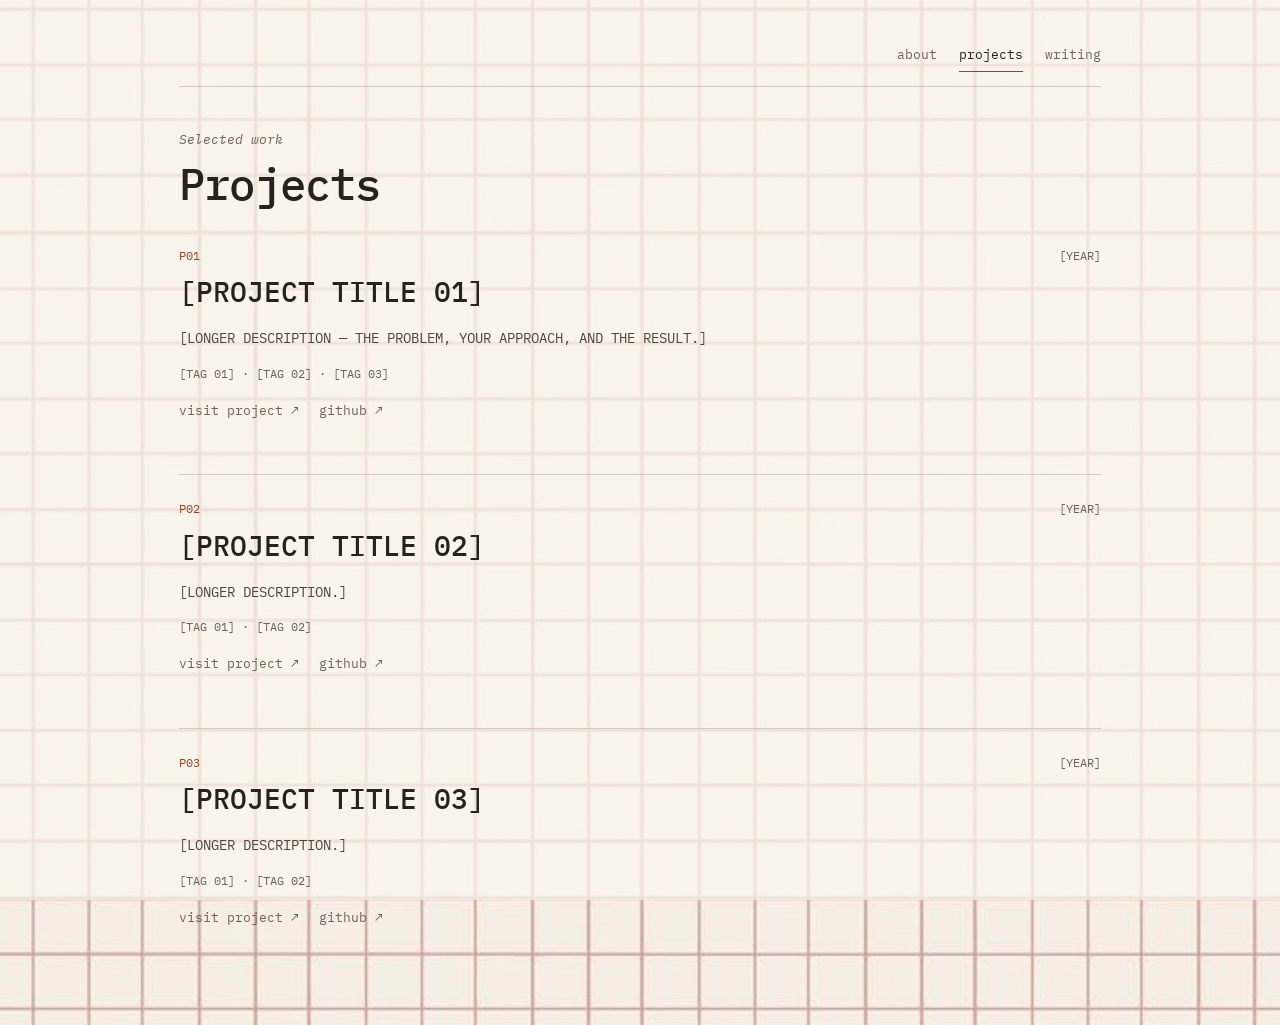
==== docs/projects.html @ 0b9be1f4 "Split projects and writing into pages with right-side media" ====
<!doctype html>
<html lang="en">
<head>
  <meta charset="utf-8">
  <meta name="viewport" content="width=device-width, initial-scale=1">
  <title>Projects — Om Sontakke</title>
  <meta name="description" content="">
  <meta name="theme-color" content="#f6f0e6">
  <link rel="preconnect" href="https://fonts.googleapis.com">
  <link rel="preconnect" href="https://fonts.gstatic.com" crossorigin>
  <link href="https://fonts.googleapis.com/css2?family=IBM+Plex+Mono:ital,wght@0,400;0,500;0,600;1,400&display=swap" rel="stylesheet">
  <link rel="stylesheet" href="styles.css">
  <link rel="icon" href="assets/favicon.svg" type="image/svg+xml">
</head>
<body data-page="projects">
  <a class="skip" href="#main">Skip to content</a>

  <div class="page">
    <header class="topbar">
      <nav id="nav" aria-label="Sections"></nav>
    </header>

    <main id="main">
      <header class="page-head">
        <p class="page-kicker">Selected work</p>
        <h1>Projects</h1>
      </header>

      <div class="project-list" id="projects-list"></div>
    </main>
  </div>

  <noscript><p class="page">This site needs JavaScript to show its content.</p></noscript>
  <script src="content.js"></script>
  <script src="main.js"></script>
</body>
</html>
---- docs/styles.css ----
:root {
  --bg: #f6f0e6;
  --ink: #26231f;
  --soft: #4a443d;
  --muted: #6b6258;
  --rule: rgba(38, 35, 31, 0.18);
  --accent: #9c4423;
  --veil: rgba(250, 246, 238, 0.74);
  --mono: "IBM Plex Mono", ui-monospace, SFMono-Regular, Menlo, Monaco, Consolas, monospace;
  color-scheme: light;
}

* { box-sizing: border-box; margin: 0; padding: 0; }

html {
  scroll-behavior: smooth;
  scroll-padding-top: 36px;
  background-color: var(--bg);
  color: var(--ink);
}

body {
  font: 400 13.5px/1.75 var(--mono);
  min-height: 100vh;
  background-color: var(--bg);
  background-image:
    linear-gradient(var(--veil), var(--veil)),
    url("assets/grid-bg.jpg");
  background-size: cover, cover;
  background-position: center, center;
  background-repeat: no-repeat, no-repeat;
  background-attachment: fixed, fixed;
  -webkit-font-smoothing: antialiased;
  padding: 44px 24px 96px;
}

.page {
  width: 100%;
  max-width: 1180px;
  margin: 0 auto;
}

@media (min-width: 900px) {
  .page {
    width: 72vw;
  }
}

a {
  color: var(--accent);
  text-decoration: none;
}

a:hover {
  text-decoration: underline;
  text-underline-offset: 4px;
}

button {
  font: inherit;
  color: inherit;
  background: none;
  border: none;
  cursor: pointer;
}

ul { list-style: none; }

.skip {
  position: fixed;
  left: 12px;
  top: -50px;
  background: var(--ink);
  color: var(--bg);
  padding: 6px 12px;
  font-size: 12px;
  z-index: 50;
}
.skip:focus { top: 12px; }

/* Top Navigation */
.topbar {
  padding-bottom: 14px;
  border-bottom: 1px solid var(--rule);
  margin-bottom: 42px;
}

#nav {
  display: flex;
  flex-wrap: wrap;
  justify-content: flex-end;
  gap: 8px 22px;
}

#nav a {
  font-size: 13px;
  color: var(--muted);
  text-transform: lowercase;
  padding-bottom: 4px;
  transition: color 0.15s;
}

#nav a.active {
  color: var(--ink);
  border-bottom: 1.5px solid var(--accent);
}

#nav a:hover {
  color: var(--ink);
  text-decoration: none;
}

/* Single-column editorial flow */
.row {
  display: block;
}

.row + .row,
section.row {
  margin-top: 44px;
}

.section-label {
  display: flex;
  align-items: center;
  gap: 14px;
  margin-bottom: 16px;
  font-size: 13px;
  font-style: italic;
  font-weight: 400;
  color: var(--muted);
}

.section-label::after {
  content: "";
  flex: 1;
  height: 1px;
  background: var(--rule);
}

.col-left {
  font-style: italic;
  font-size: 13px;
  color: var(--muted);
  padding-top: 2px;
}

/* Hero */
.hero {
  margin-top: 0;
}

.portrait {
  width: 145px;
  height: 185px;
  object-fit: cover;
  display: block;
  border: 1px solid var(--rule);
}

.portrait[hidden] {
  display: none;
}

.hero-lead {
  font-size: 17.5px;
  font-weight: 400;
  line-height: 1.58;
  color: var(--ink);
  letter-spacing: -0.01em;
}

.hero-sub {
  margin-top: 16px;
  font-size: 13px;
  line-height: 1.7;
  color: var(--muted);
}

.hero-sub:empty {
  display: none;
}

/* Prose & Facts */
.prose p {
  color: var(--ink);
}

.prose p + p {
  margin-top: 14px;
}

.facts {
  margin-top: 18px;
  display: flex;
  flex-direction: column;
  gap: 6px;
  font-size: 13px;
}

.facts li strong {
  font-weight: 600;
  color: var(--ink);
}

/* Optional portrait under the About text */
.about-photo {
  margin-top: 28px;
}

.about-photo img {
  display: block;
  width: 100%;
  max-width: 340px;
  height: auto;
  border: 1px solid var(--rule);
}

.about-photo figcaption {
  max-width: 340px;
  margin-top: 8px;
  font-size: 11.5px;
  font-style: italic;
  color: var(--muted);
}

/* Entries (Projects, Writing, Experience) */
.entry-list {
  display: flex;
  flex-direction: column;
  gap: 22px;
}

.entry-title {
  font-size: 14px;
  font-weight: 500;
  color: var(--accent);
  text-align: left;
  line-height: 1.5;
}

button.entry-title:hover,
a.entry-title:hover {
  text-decoration: underline;
  text-underline-offset: 4px;
}

.entry-desc {
  margin-top: 3px;
  font-size: 13px;
  color: var(--soft);
  line-height: 1.65;
}

.entry-meta {
  margin-top: 4px;
  font-size: 11.5px;
  color: var(--muted);
}

/* Skills */
.skill-lines {
  display: flex;
  flex-direction: column;
  gap: 12px;
  font-size: 13.5px;
  color: var(--ink);
}

.skill-lines strong {
  font-weight: 600;
}

/* Inline Links (Elsewhere / Contact) */
.inline-links {
  display: flex;
  flex-wrap: wrap;
  align-items: center;
  gap: 6px 10px;
  font-size: 13.5px;
}

.inline-links a {
  color: var(--accent);
  border-bottom: 1px solid rgba(242, 132, 92, 0.45);
  padding-bottom: 1px;
}

.inline-links a:hover {
  text-decoration: none;
  border-bottom-color: var(--accent);
}

.sep {
  color: var(--muted);
  user-select: none;
}

.pending {
  color: var(--muted);
}

/* About page typography */
body[data-page="about"] {
  font-size: 15px;
}

body[data-page="about"] #nav a {
  font-size: 14px;
}

body[data-page="about"] .hero-lead {
  font-size: clamp(24px, 2.2vw, 32px);
}

body[data-page="about"] .hero-sub {
  font-size: 16px;
}

body[data-page="about"] .section-label {
  font-size: 14px;
}

body[data-page="about"] .prose p {
  font-size: 16.5px;
  line-height: 1.8;
}

body[data-page="about"] .facts {
  font-size: 15.5px;
}

/* Inner page headings */
.page-head {
  margin-bottom: 38px;
}

.page-kicker {
  margin-bottom: 8px;
  font-size: 13px;
  font-style: italic;
  color: var(--muted);
}

.page-head h1 {
  font-size: clamp(28px, 4vw, 44px);
  font-weight: 500;
  line-height: 1.1;
  letter-spacing: -0.02em;
}

.empty {
  color: var(--muted);
  font-style: italic;
}

/* Projects page */
.project-list {
  display: flex;
  flex-direction: column;
  gap: 52px;
}

.project {
  padding-top: 24px;
  border-top: 1px solid var(--rule);
}

.project:first-child {
  padding-top: 0;
  border-top: 0;
}

.project-top {
  display: flex;
  justify-content: space-between;
  gap: 20px;
  margin-bottom: 8px;
  font-size: 11.5px;
  color: var(--muted);
}

.project-index {
  color: var(--accent);
}

.project-title {
  margin-bottom: 18px;
  font-size: clamp(20px, 2.6vw, 28px);
  font-weight: 500;
  line-height: 1.25;
}

.project-media {
  display: grid;
  grid-template-columns: 1fr;
  gap: 10px;
  margin-bottom: 0;
}

.project.has-media .project-body {
  display: grid;
  grid-template-columns: minmax(0, 1fr) minmax(280px, 0.82fr);
  gap: clamp(24px, 3vw, 40px);
  align-items: start;
}

.project-body {
  display: block;
}

.project-copy {
  min-width: 0;
}

.project-media-wrap {
  min-width: 0;
}

.project-media img,
.project-media video {
  display: block;
  width: 100%;
  height: auto;
  max-height: 520px;
  object-fit: contain;
  background: rgba(38, 35, 31, 0.05);
  border: 1px solid var(--rule);
}

.project-caption {
  margin-top: 8px;
  margin-bottom: 0;
  font-size: 11.5px;
  font-style: italic;
  color: var(--muted);
}

.project-desc {
  max-width: 82ch;
  margin-bottom: 12px;
  color: var(--soft);
}

.project-tags {
  margin-bottom: 16px;
  font-size: 12px;
  color: var(--muted);
}

.project-links {
  display: flex;
  flex-wrap: wrap;
  gap: 20px;
  font-size: 13px;
}

/* Writing page */
#writing-list .entry + .entry {
  padding-top: 18px;
  border-top: 1px solid var(--rule);
}

#writing-list .entry-title {
  font-size: 17px;
}

@media (max-width: 900px) {
  .project.has-media .project-body {
    grid-template-columns: 1fr;
  }
}

@media (max-width: 680px) {
  body { padding: 28px 18px 64px; }
  .row {
    gap: 10px;
  }
  .row + .row,
  section.row {
    margin-top: 34px;
  }
  .portrait {
    width: 120px;
    height: 150px;
    margin-bottom: 10px;
  }
  .project-list {
    gap: 40px;
  }
  .project-media {
    grid-template-columns: 1fr;
  }
}
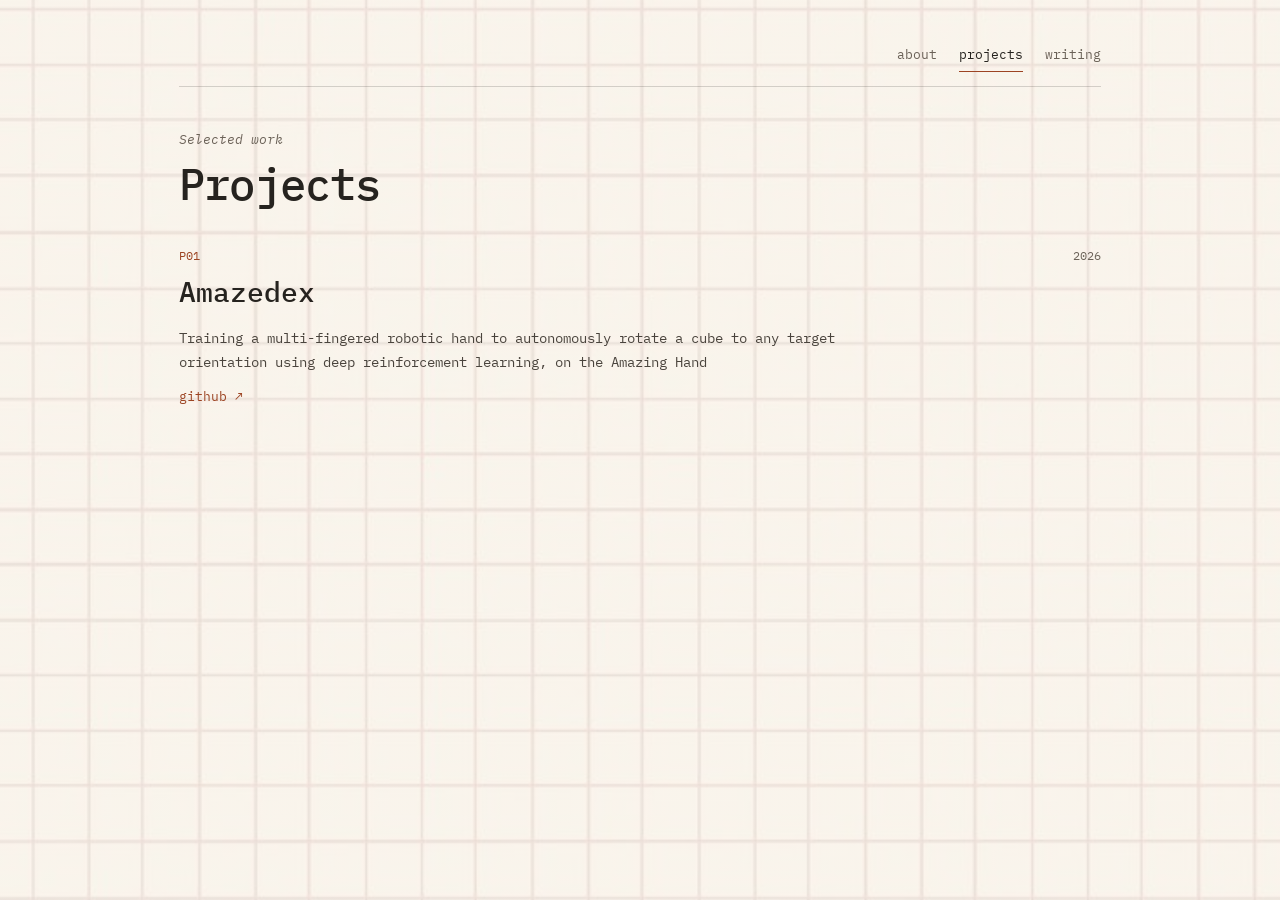
==== commit 4b57f243: "Bust script cache on page loads" ====
--- a/docs/projects.html
+++ b/docs/projects.html
@@ -31,7 +31,7 @@
   </div>
 
   <noscript><p class="page">This site needs JavaScript to show its content.</p></noscript>
-  <script src="content.js"></script>
-  <script src="main.js"></script>
+  <script src="content.js?v=3"></script>
+  <script src="main.js?v=3"></script>
 </body>
 </html>
--- a/docs/styles.css
+++ b/docs/styles.css
@@ -203,6 +203,38 @@
   color: var(--ink);
 }
 
+/* Connect links at the end of About */
+.about-connect {
+  display: flex;
+  flex-wrap: wrap;
+  gap: 8px 24px;
+  margin-top: 28px;
+  padding-top: 16px;
+  border-top: 1px solid var(--rule);
+  font-size: 13px;
+}
+
+.about-connect[hidden] {
+  display: none;
+}
+
+.about-connect .connect-link {
+  color: var(--soft);
+  text-decoration: none;
+  border-bottom: 1px solid transparent;
+  transition: color 0.15s, border-color 0.15s;
+}
+
+.about-connect a.connect-link:hover {
+  color: var(--accent);
+  border-bottom-color: var(--accent);
+}
+
+.about-connect .connect-link.pending {
+  color: var(--muted);
+  font-style: italic;
+}
+
 /* Optional portrait under the About text */
 .about-photo {
   margin-top: 28px;
@@ -328,6 +360,10 @@
 
 body[data-page="about"] .facts {
   font-size: 15.5px;
+}
+
+body[data-page="about"] .about-connect {
+  font-size: 15px;
 }
 
 /* Inner page headings */
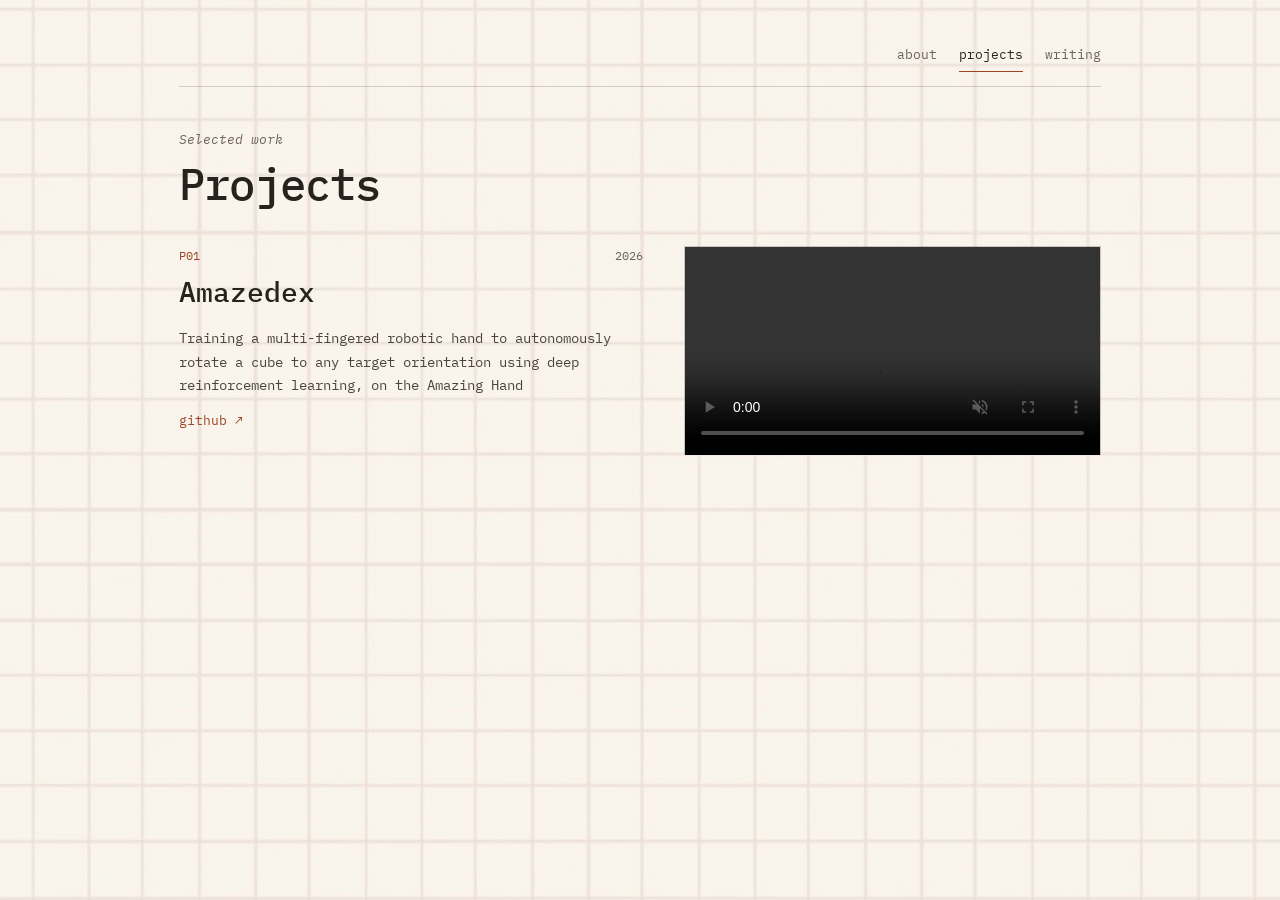
==== commit 544c65bc: "Align project media beside text across full entry" ====
--- a/docs/projects.html
+++ b/docs/projects.html
@@ -9,7 +9,7 @@
   <link rel="preconnect" href="https://fonts.googleapis.com">
   <link rel="preconnect" href="https://fonts.gstatic.com" crossorigin>
   <link href="https://fonts.googleapis.com/css2?family=IBM+Plex+Mono:ital,wght@0,400;0,500;0,600;1,400&display=swap" rel="stylesheet">
-  <link rel="stylesheet" href="styles.css">
+  <link rel="stylesheet" href="styles.css?v=4">
   <link rel="icon" href="assets/favicon.svg" type="image/svg+xml">
 </head>
 <body data-page="projects">
@@ -31,7 +31,7 @@
   </div>
 
   <noscript><p class="page">This site needs JavaScript to show its content.</p></noscript>
-  <script src="content.js?v=3"></script>
-  <script src="main.js?v=3"></script>
+  <script src="content.js?v=4"></script>
+  <script src="main.js?v=4"></script>
 </body>
 </html>
--- a/docs/styles.css
+++ b/docs/styles.css
@@ -436,8 +436,8 @@
 
 .project.has-media .project-body {
   display: grid;
-  grid-template-columns: minmax(0, 1fr) minmax(280px, 0.82fr);
-  gap: clamp(24px, 3vw, 40px);
+  grid-template-columns: minmax(0, 1fr) minmax(300px, 0.9fr);
+  gap: clamp(24px, 3.2vw, 48px);
   align-items: start;
 }
 
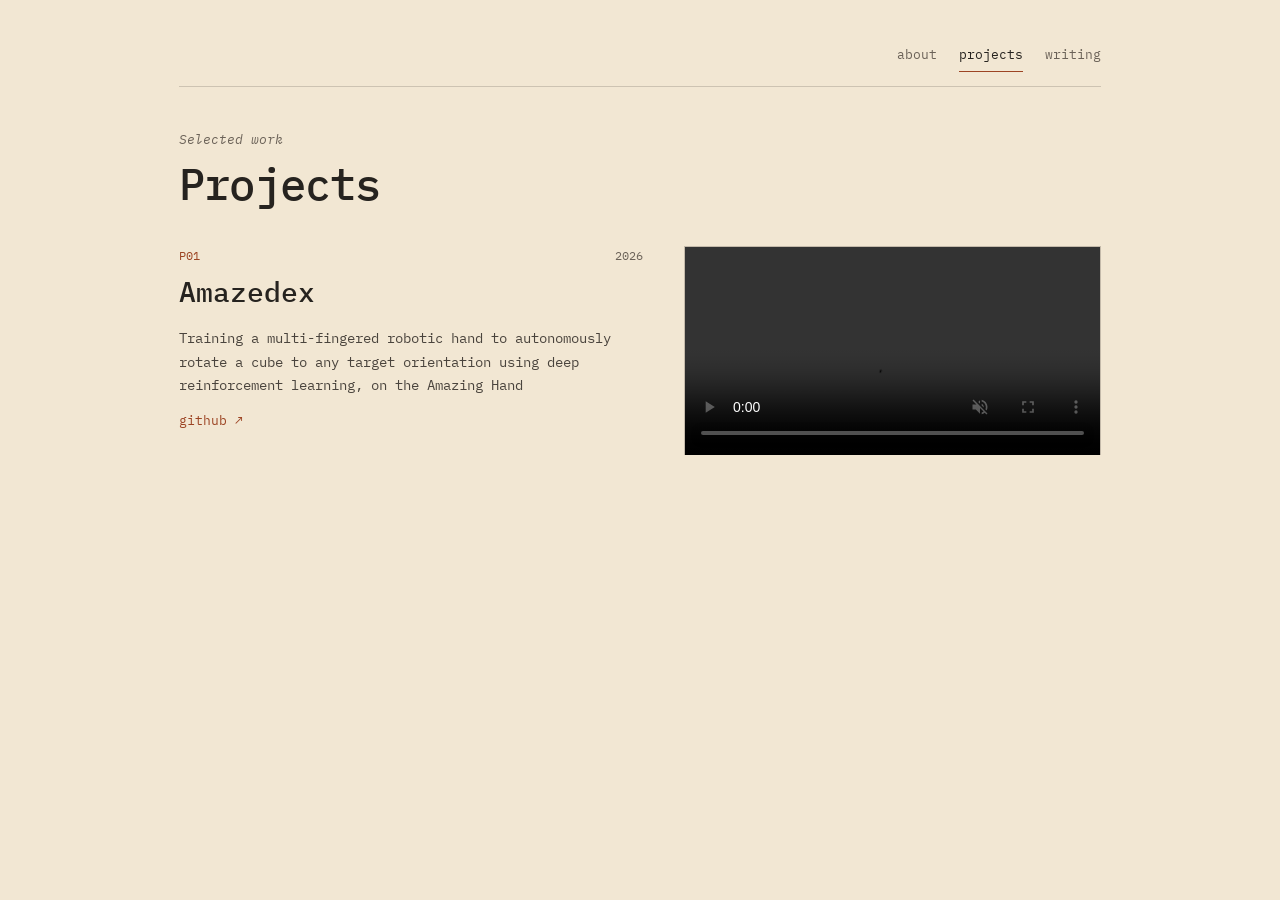
==== commit 56b25c6e: "Use solid beige background instead of grid paper" ====
--- a/docs/projects.html
+++ b/docs/projects.html
@@ -5,11 +5,11 @@
   <meta name="viewport" content="width=device-width, initial-scale=1">
   <title>Projects — Om Sontakke</title>
   <meta name="description" content="">
-  <meta name="theme-color" content="#f6f0e6">
+  <meta name="theme-color" content="#f2e7d3">
   <link rel="preconnect" href="https://fonts.googleapis.com">
   <link rel="preconnect" href="https://fonts.gstatic.com" crossorigin>
   <link href="https://fonts.googleapis.com/css2?family=IBM+Plex+Mono:ital,wght@0,400;0,500;0,600;1,400&display=swap" rel="stylesheet">
-  <link rel="stylesheet" href="styles.css?v=4">
+  <link rel="stylesheet" href="styles.css?v=5">
   <link rel="icon" href="assets/favicon.svg" type="image/svg+xml">
 </head>
 <body data-page="projects">
@@ -31,7 +31,7 @@
   </div>
 
   <noscript><p class="page">This site needs JavaScript to show its content.</p></noscript>
-  <script src="content.js?v=4"></script>
-  <script src="main.js?v=4"></script>
+  <script src="content.js?v=5"></script>
+  <script src="main.js?v=5"></script>
 </body>
 </html>
--- a/docs/styles.css
+++ b/docs/styles.css
@@ -1,5 +1,5 @@
 :root {
-  --bg: #f6f0e6;
+  --bg: #f2e7d3;
   --ink: #26231f;
   --soft: #4a443d;
   --muted: #6b6258;
@@ -23,13 +23,6 @@
   font: 400 13.5px/1.75 var(--mono);
   min-height: 100vh;
   background-color: var(--bg);
-  background-image:
-    linear-gradient(var(--veil), var(--veil)),
-    url("assets/grid-bg.jpg");
-  background-size: cover, cover;
-  background-position: center, center;
-  background-repeat: no-repeat, no-repeat;
-  background-attachment: fixed, fixed;
   -webkit-font-smoothing: antialiased;
   padding: 44px 24px 96px;
 }
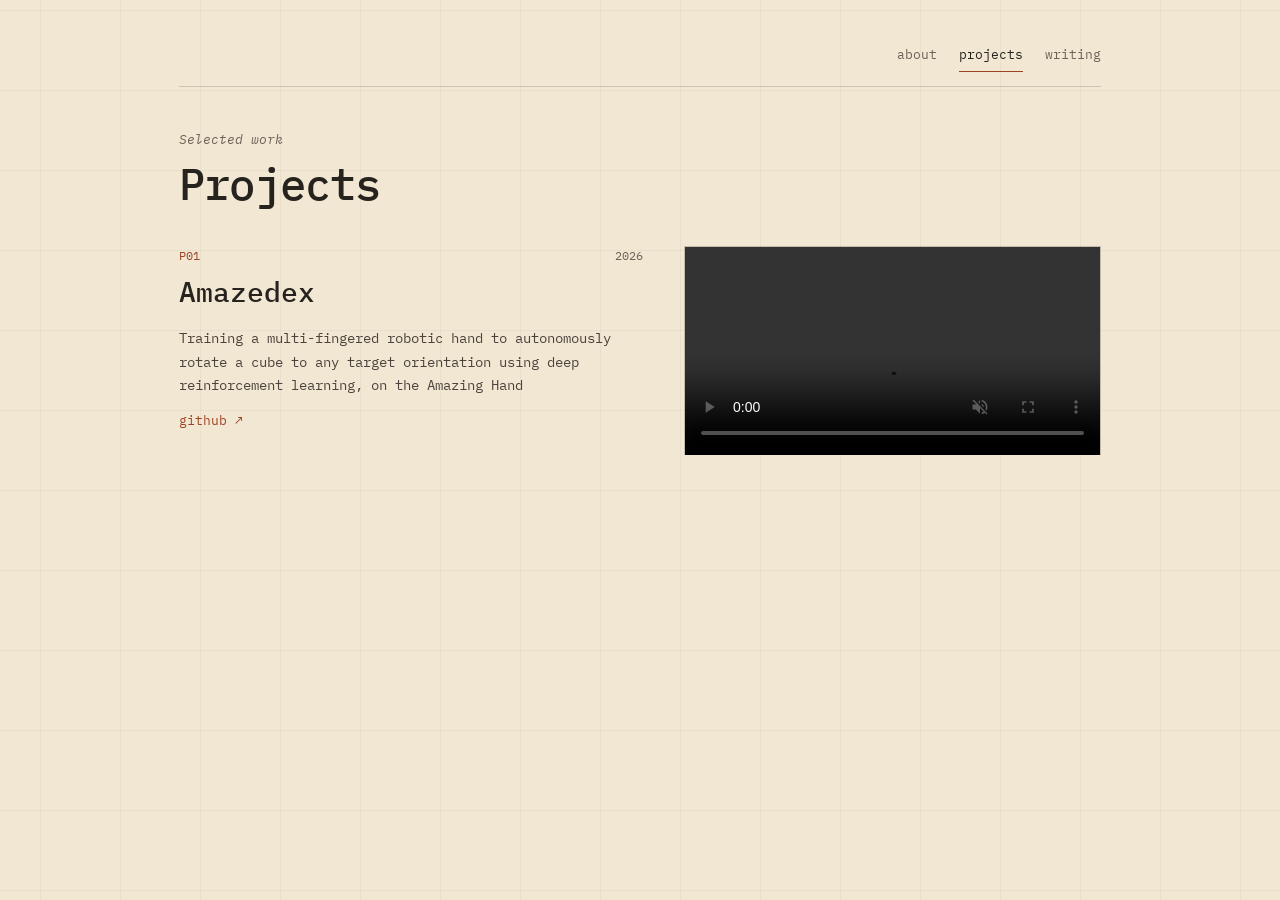
==== commit e1400e8e: "Add faint CSS grid texture over beige background" ====
--- a/docs/projects.html
+++ b/docs/projects.html
@@ -9,7 +9,7 @@
   <link rel="preconnect" href="https://fonts.googleapis.com">
   <link rel="preconnect" href="https://fonts.gstatic.com" crossorigin>
   <link href="https://fonts.googleapis.com/css2?family=IBM+Plex+Mono:ital,wght@0,400;0,500;0,600;1,400&display=swap" rel="stylesheet">
-  <link rel="stylesheet" href="styles.css?v=5">
+  <link rel="stylesheet" href="styles.css?v=6">
   <link rel="icon" href="assets/favicon.svg" type="image/svg+xml">
 </head>
 <body data-page="projects">
@@ -31,7 +31,7 @@
   </div>
 
   <noscript><p class="page">This site needs JavaScript to show its content.</p></noscript>
-  <script src="content.js?v=5"></script>
-  <script src="main.js?v=5"></script>
+  <script src="content.js?v=6"></script>
+  <script src="main.js?v=6"></script>
 </body>
 </html>
--- a/docs/styles.css
+++ b/docs/styles.css
@@ -23,6 +23,12 @@
   font: 400 13.5px/1.75 var(--mono);
   min-height: 100vh;
   background-color: var(--bg);
+  background-image:
+    linear-gradient(rgba(38, 35, 31, 0.045) 1px, transparent 1px),
+    linear-gradient(90deg, rgba(38, 35, 31, 0.045) 1px, transparent 1px);
+  background-size: 80px 80px, 80px 80px;
+  background-position: center, center;
+  background-attachment: fixed, fixed;
   -webkit-font-smoothing: antialiased;
   padding: 44px 24px 96px;
 }
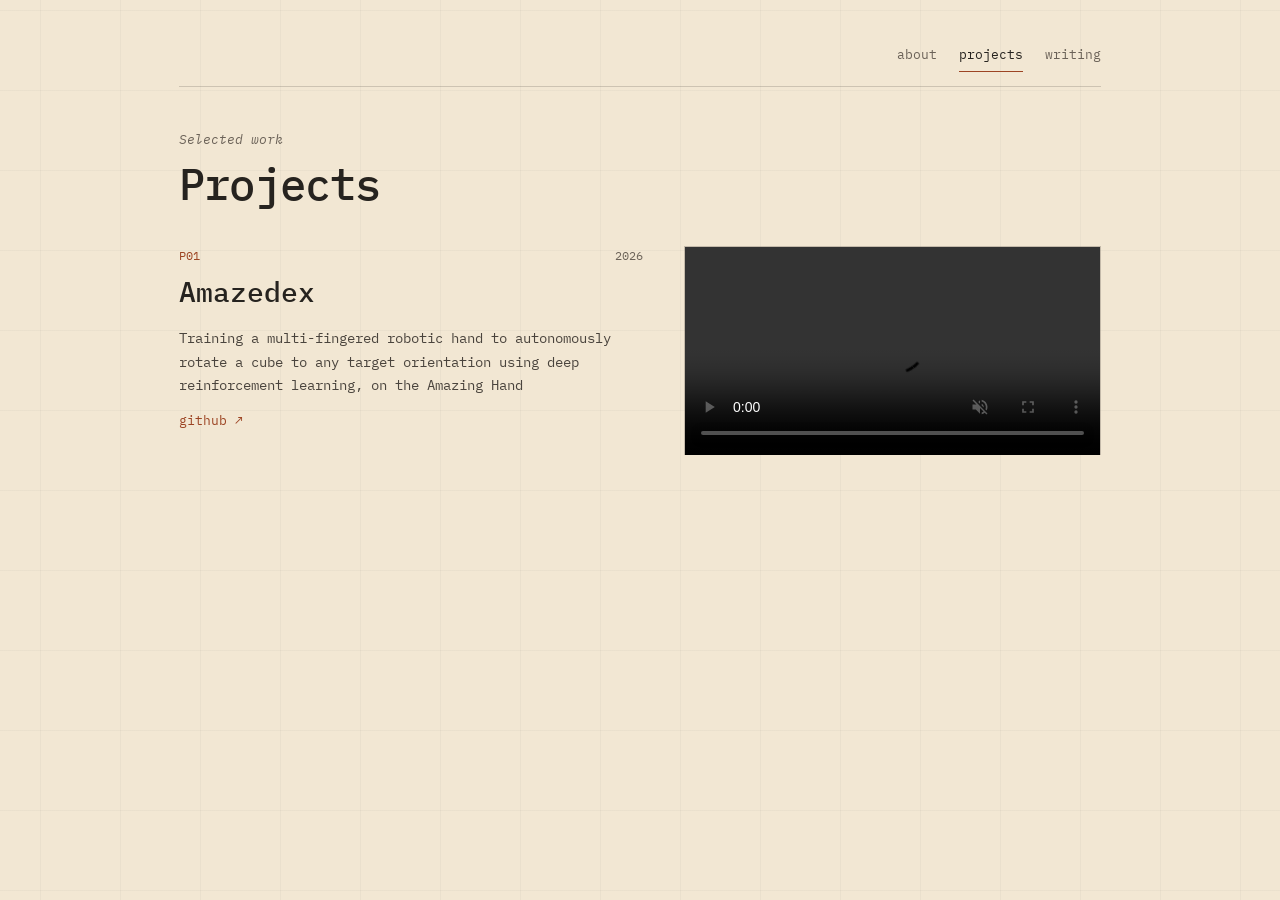
==== commit f1524a2a: "Tone down grid texture and update skills" ====
--- a/docs/projects.html
+++ b/docs/projects.html
@@ -9,7 +9,7 @@
   <link rel="preconnect" href="https://fonts.googleapis.com">
   <link rel="preconnect" href="https://fonts.gstatic.com" crossorigin>
   <link href="https://fonts.googleapis.com/css2?family=IBM+Plex+Mono:ital,wght@0,400;0,500;0,600;1,400&display=swap" rel="stylesheet">
-  <link rel="stylesheet" href="styles.css?v=6">
+  <link rel="stylesheet" href="styles.css?v=7">
   <link rel="icon" href="assets/favicon.svg" type="image/svg+xml">
 </head>
 <body data-page="projects">
@@ -31,7 +31,7 @@
   </div>
 
   <noscript><p class="page">This site needs JavaScript to show its content.</p></noscript>
-  <script src="content.js?v=6"></script>
-  <script src="main.js?v=6"></script>
+  <script src="content.js?v=7"></script>
+  <script src="main.js?v=7"></script>
 </body>
 </html>
--- a/docs/styles.css
+++ b/docs/styles.css
@@ -24,8 +24,8 @@
   min-height: 100vh;
   background-color: var(--bg);
   background-image:
-    linear-gradient(rgba(38, 35, 31, 0.045) 1px, transparent 1px),
-    linear-gradient(90deg, rgba(38, 35, 31, 0.045) 1px, transparent 1px);
+    linear-gradient(rgba(38, 35, 31, 0.035) 1px, transparent 1px),
+    linear-gradient(90deg, rgba(38, 35, 31, 0.035) 1px, transparent 1px);
   background-size: 80px 80px, 80px 80px;
   background-position: center, center;
   background-attachment: fixed, fixed;
